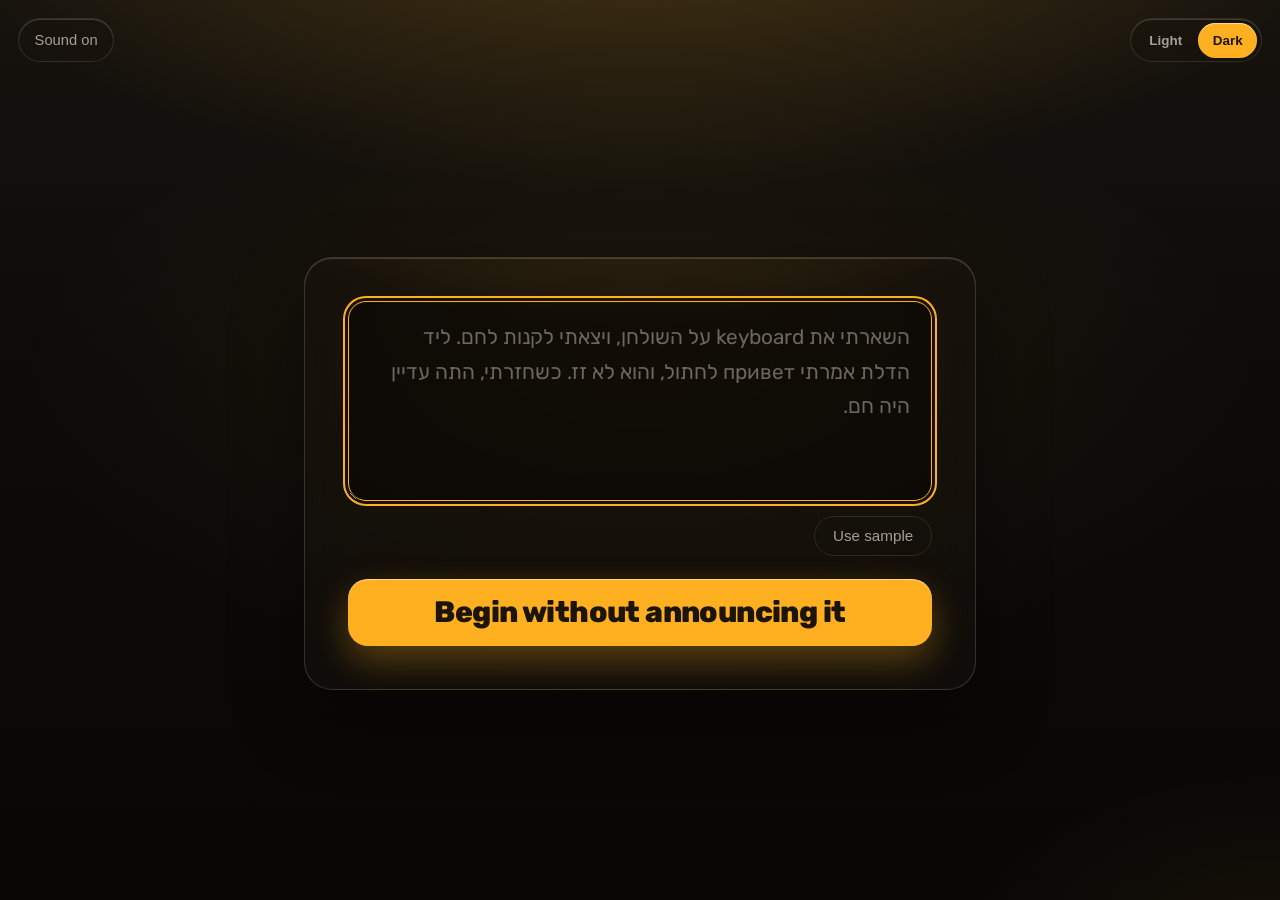
==== index.html @ a58cffa8 "Add the Hebrew typing game for a public GitHub Pages link. Co-authored-by: Cursor <cursoragent@curso" ====
<!DOCTYPE html>
<html lang="en" dir="rtl" data-theme="dark">
<head>
  <meta charset="utf-8">
  <meta name="viewport" content="width=device-width, initial-scale=1">
  <title>Hebrew typing</title>
  <link rel="preconnect" href="https://fonts.googleapis.com">
  <link rel="preconnect" href="https://fonts.gstatic.com" crossorigin>
  <link href="https://fonts.googleapis.com/css2?family=Rubik:wght@400;500;600;700;800&amp;display=swap" rel="stylesheet">
  <link rel="stylesheet" href="css/styles.css">
</head>
<body>
  <button id="theme-switch" class="theme-switch" type="button" aria-label="Theme">
    <span data-theme-option="dark">Dark</span>
    <span data-theme-option="light">Light</span>
  </button>
  <button id="sound-toggle" class="sound-toggle" type="button" aria-pressed="true">Sound on</button>

  <section id="screen-setup" class="screen">
    <div class="panel">
      <textarea id="passage" dir="rtl" spellcheck="false"></textarea>
      <p id="empty-note" class="empty-note" hidden></p>
      <button id="use-sample" class="quiet" type="button">Use sample</button>
      <button id="start" class="start-button" type="button"></button>
    </div>
  </section>

  <section id="screen-play" class="screen screen-play" hidden tabindex="-1">
    <div class="stage">
      <div id="passage-strip" class="passage-strip" dir="rtl"></div>
      <p id="script-tag" class="script-tag" dir="ltr"></p>
      <div id="stage-word" class="stage-word"></div>
      <div id="space-step" class="space-step" hidden>
        <div class="spacebar">space</div>
      </div>
      <div class="stats">
        <span id="stat-cpm"></span>
        <span id="stat-accuracy"></span>
      </div>
      <button id="restart-play" class="quiet" type="button">Restart</button>
    </div>
  </section>

  <section id="screen-finish" class="screen" hidden>
    <div class="panel">
      <p id="finish-line"></p>
      <div id="finish-stats"></div>
      <div class="quiet-actions">
        <button id="restart-finish" class="quiet" type="button">Restart</button>
        <button id="edit-text" class="quiet" type="button">Edit text</button>
      </div>
    </div>
  </section>

  <script src="js/copy.js"></script>
  <script src="js/engine.js"></script>
  <script src="js/app.js"></script>
</body>
</html>
---- css/styles.css ----
/* Hebrew typing — visual system
   One accent: electric amber #ffb020.
   Dark is the default. Light is warm paper.
   Dark next-letter ink is #ffb020. On warm paper the ink is #8d4f00. */

:root,
html[data-theme="dark"],
[data-theme="dark"] {
  color-scheme: dark;
  --bg: #0c0b09;
  --bg-top: #16130e;
  --bg-bottom: #080706;
  --glow: rgba(255, 176, 32, 0.22);
  --glow-far: rgba(255, 176, 32, 0.07);
  --text: #f6f1e7;
  --muted: rgba(246, 241, 231, 0.64);
  --faint: rgba(246, 241, 231, 0.4);
  --done: rgba(246, 241, 231, 0.4);
  --ahead: rgba(246, 241, 231, 0.76);
  --line: rgba(246, 241, 231, 0.12);
  --line-strong: rgba(246, 241, 231, 0.32);
  --accent: #ffb020;
  --accent-ink: #ffb020;
  --accent-label: #ffb020;
  --ink-shadow: 0 0 0.22em rgba(255, 176, 32, 0.42);
  --accent-soft: rgba(255, 176, 32, 0.16);
  --accent-ring: rgba(255, 176, 32, 0.45);
  --on-accent: #1c1408;
  --note: #f0b08a;
  --flash: rgba(255, 64, 48, 0.22);
  --glass: rgba(22, 18, 14, 0.5);
  --glass-border: rgba(255, 236, 214, 0.16);
  --glass-highlight: rgba(255, 244, 226, 0.18);
  --glass-hover: rgba(255, 248, 236, 0.06);
  --sheen: rgba(255, 176, 32, 0.16);
  --key: rgba(255, 248, 236, 0.05);
  --shadow: 0 28px 70px rgba(0, 0, 0, 0.42);
  --input: rgba(0, 0, 0, 0.34);
  --input-border: rgba(246, 241, 231, 0.16);
  --bg-image:
    radial-gradient(ellipse 70% 48% at 50% 42%, rgba(255, 176, 32, 0.07), transparent 70%),
    radial-gradient(ellipse 95% 58% at 50% -12%, var(--glow), transparent 58%),
    radial-gradient(ellipse 42% 36% at 100% 108%, var(--glow-far), transparent 62%),
    linear-gradient(180deg, var(--bg-top), var(--bg) 42%, var(--bg-bottom));
}

html[data-theme="light"],
[data-theme="light"] {
  color-scheme: light;
  --bg: #f3eadc;
  --bg-top: #fbf6ee;
  --bg-bottom: #eadfcb;
  --glow: rgba(255, 176, 32, 0.38);
  --glow-far: rgba(255, 176, 32, 0.14);
  --text: #241c14;
  --muted: rgba(36, 28, 20, 0.66);
  --faint: rgba(36, 28, 20, 0.42);
  --done: rgba(36, 28, 20, 0.4);
  --ahead: rgba(36, 28, 20, 0.74);
  --line: rgba(48, 32, 12, 0.12);
  --line-strong: rgba(48, 32, 12, 0.28);
  --accent: #ffb020;
  --accent-ink: #8d4f00;
  --accent-label: #8d4f00;
  --ink-shadow: none;
  --accent-soft: rgba(255, 176, 32, 0.24);
  --accent-ring: rgba(255, 176, 32, 0.5);
  --on-accent: #1c1408;
  --note: #9a4e28;
  --flash: rgba(196, 42, 28, 0.24);
  --glass: rgba(255, 250, 242, 0.62);
  --glass-border: rgba(72, 46, 14, 0.1);
  --glass-highlight: rgba(255, 255, 255, 0.8);
  --glass-hover: rgba(255, 255, 255, 0.4);
  --sheen: rgba(255, 176, 32, 0.2);
  --key: rgba(255, 252, 246, 0.82);
  --shadow: 0 24px 60px rgba(92, 58, 16, 0.1);
  --input: #f7f0e4;
  --input-border: rgba(72, 46, 14, 0.14);
  --bg-image:
    radial-gradient(ellipse 70% 48% at 50% 42%, rgba(255, 176, 32, 0.12), transparent 70%),
    radial-gradient(ellipse 95% 58% at 50% -12%, var(--glow), transparent 60%),
    radial-gradient(ellipse 42% 36% at 100% 108%, var(--glow-far), transparent 62%),
    linear-gradient(180deg, var(--bg-top), var(--bg) 46%, var(--bg-bottom));
}

*,
*::before,
*::after {
  box-sizing: border-box;
}

html {
  -webkit-text-size-adjust: 100%;
  text-size-adjust: 100%;
}

html,
body {
  margin: 0;
  min-height: 100%;
}

body {
  position: relative;
  min-height: 100vh;
  min-height: 100dvh;
  font-family: Rubik, system-ui, sans-serif;
  font-size: 1.0625rem;
  font-weight: 400;
  line-height: 1.5;
  color: var(--text);
  background-color: var(--bg);
  background-image: var(--bg-image);
  -webkit-font-smoothing: antialiased;
  text-rendering: optimizeLegibility;
}

::selection {
  background: var(--accent);
  color: var(--on-accent);
}

:focus:not(:focus-visible) {
  outline: none;
}

:focus-visible {
  outline: 2px solid var(--accent);
  outline-offset: 3px;
}

#start,
.start-button,
.empty-note,
.stats,
#finish-line,
#finish-stats,
.quiet,
.quiet-actions {
  direction: ltr;
}

button {
  font-size: inherit;
  line-height: 1.2;
  color: inherit;
  background: none;
  border: 0;
  padding: 0;
  cursor: pointer;
  -webkit-tap-highlight-color: transparent;
}

.screen[hidden],
.space-step[hidden],
.empty-note[hidden],
.script-tag[hidden] {
  display: none !important;
}

/* Chrome ---------------------------------------------------------------- */

.theme-switch {
  position: absolute;
  z-index: 20;
  top: 1.15rem;
  inset-inline-start: 1.15rem;
  display: inline-flex;
  align-items: stretch;
  height: 2.75rem;
  padding: 0.22rem;
  gap: 0.12rem;
  border: 1px solid var(--line);
  border-radius: 999px;
  background: var(--glass);
  box-shadow: inset 0 1px 0 var(--glass-highlight);
  backdrop-filter: blur(16px) saturate(140%);
  -webkit-backdrop-filter: blur(16px) saturate(140%);
}

.theme-switch span {
  display: grid;
  place-items: center;
  min-width: 3.5rem;
  padding: 0 0.9rem;
  border-radius: 999px;
  color: var(--muted);
  font-size: 0.84rem;
  font-weight: 600;
  line-height: 1;
  white-space: nowrap;
}

#sound-toggle,
.sound-toggle {
  position: absolute;
  z-index: 20;
  top: 1.15rem;
  inset-inline-end: 1.15rem;
  display: inline-flex;
  align-items: center;
  justify-content: center;
  width: auto;
  height: 2.75rem;
  padding: 0 0.95rem;
  border: 1px solid var(--line);
  border-radius: 999px;
  background: var(--glass);
  color: var(--muted);
  font-size: 0.92rem;
  font-weight: 500;
  line-height: 1;
  white-space: nowrap;
  box-shadow: inset 0 1px 0 var(--glass-highlight);
  backdrop-filter: blur(16px) saturate(140%);
  -webkit-backdrop-filter: blur(16px) saturate(140%);
}

/* Active side follows the nearest theme, including a nested light example. */
[data-theme="dark"] .theme-switch [data-theme-option="dark"],
[data-theme="light"] .theme-switch [data-theme-option="light"] {
  background: var(--accent);
  color: var(--on-accent);
  font-weight: 700;
  box-shadow: inset 0 1px 0 rgba(255, 255, 255, 0.5);
}

[data-theme="light"] .theme-switch [data-theme-option="dark"] {
  background: transparent;
  color: var(--muted);
  font-weight: 600;
  box-shadow: none;
}

/* Screens --------------------------------------------------------------- */

.screen {
  position: relative;
  min-height: 100vh;
  min-height: 100dvh;
  display: grid;
  place-items: center;
  padding: 5.75rem 1.4rem 2.8rem;
  background-color: var(--bg);
  background-image: var(--bg-image);
  color: var(--text);
}

.panel {
  position: relative;
  z-index: 1;
  width: min(42rem, 100%);
  display: flex;
  flex-direction: column;
  align-items: stretch;
  gap: 0.95rem;
  padding: clamp(1.45rem, 4vw, 2.7rem);
  border: 1px solid var(--glass-border);
  border-radius: 28px;
  background:
    radial-gradient(120% 70% at 50% -20%, var(--sheen), transparent 52%),
    var(--glass);
  box-shadow:
    var(--shadow),
    inset 0 1px 0 var(--glass-highlight);
  backdrop-filter: blur(22px) saturate(150%);
  -webkit-backdrop-filter: blur(22px) saturate(150%);
}

/* Setup ----------------------------------------------------------------- */

#passage,
.panel textarea {
  display: block;
  width: 100%;
  min-height: 12.5rem;
  margin: 0;
  padding: 1.15rem 1.3rem;
  resize: vertical;
  border: 1px solid var(--input-border);
  border-radius: 18px;
  background: var(--input);
  color: var(--text);
  caret-color: var(--accent-ink);
  font-family: Rubik, system-ui, sans-serif;
  font-size: 1.3rem;
  font-weight: 400;
  line-height: 1.65;
  direction: rtl;
  box-shadow: inset 0 1px 0 rgba(255, 255, 255, 0.04);
}

#passage::placeholder,
.panel textarea::placeholder {
  color: var(--faint);
  opacity: 1;
}

.empty-note {
  margin: 0;
  color: var(--note);
  font-size: 0.95rem;
  line-height: 1.45;
}

.empty-note:empty {
  display: none;
}

#use-sample,
#restart-play,
#restart-finish,
#edit-text,
.quiet {
  align-self: flex-start;
  border: 1px solid var(--line);
  border-radius: 999px;
  background: transparent;
  color: var(--muted);
  padding: 0.62rem 1.1rem;
  font-size: 0.95rem;
  font-weight: 500;
  letter-spacing: 0;
  box-shadow: none;
}

#start,
.start-button {
  align-self: stretch;
  width: 100%;
  margin-top: 0.45rem;
  padding: 0.95rem 1.15rem 1.05rem;
  border: 0;
  border-radius: 20px;
  background: var(--accent);
  color: var(--on-accent);
  font-family: Rubik, system-ui, sans-serif;
  font-size: clamp(1.2rem, 2.5vw, 1.85rem);
  font-weight: 800;
  line-height: 1.2;
  letter-spacing: -0.02em;
  white-space: normal;
  text-wrap: balance;
  overflow: visible;
  box-shadow:
    inset 0 1px 0 rgba(255, 255, 255, 0.48),
    0 14px 36px rgba(255, 176, 32, 0.32),
    0 2px 8px rgba(0, 0, 0, 0.18);
}

#start:focus-visible,
.start-button:focus-visible {
  outline-color: var(--text);
  outline-offset: 4px;
}

/* Play ------------------------------------------------------------------ */

#screen-play,
.screen-play {
  align-content: center;
}

.stage {
  position: relative;
  width: min(72rem, 100%);
  display: flex;
  flex-direction: column;
  align-items: center;
  justify-content: center;
  gap: clamp(1.15rem, 3vh, 2.15rem);
}

#passage-strip,
.passage-strip {
  width: min(52rem, 100%);
  display: flex;
  flex-wrap: wrap;
  justify-content: center;
  align-items: center;
  gap: 0.55rem 0.4rem;
  margin: 0;
  font-size: 1.08rem;
  line-height: 1.4;
  user-select: none;
}

.strip-group {
  display: inline-flex;
  align-items: baseline;
}

.strip-word {
  color: var(--muted);
  font-weight: 500;
  padding: 0.05rem 0.12rem;
  border-radius: 0.3rem;
}

.strip-word.is-done {
  color: var(--faint);
  font-weight: 400;
}

.strip-word.is-current {
  color: var(--text);
  font-weight: 700;
}

.strip-space {
  flex: 0 0 auto;
  display: inline-block;
  width: 2.15rem;
  height: 1.5rem;
  border: 2px solid var(--line-strong);
  border-radius: 8px;
  background: var(--key);
  box-shadow: inset 0 1px 0 var(--glass-highlight);
}

.strip-space.is-next {
  border-color: var(--accent);
  background: rgba(255, 176, 32, 0.42);
  box-shadow:
    inset 0 1px 0 rgba(255, 255, 255, 0.28),
    0 0 0 3px rgba(255, 176, 32, 0.2);
}

#script-tag,
.script-tag {
  display: inline-flex;
  align-items: center;
  gap: 0.45rem;
  margin: 0;
  color: var(--muted);
  font-size: 0.78rem;
  font-weight: 600;
  letter-spacing: 0.06em;
  line-height: 1;
}

.script-tag::before {
  content: "";
  width: 0.42rem;
  height: 0.42rem;
  border-radius: 50%;
  background: var(--accent);
  box-shadow: 0 0 10px var(--accent-ring);
}

#stage-word,
.stage-word {
  width: 100%;
  display: flex;
  flex-wrap: wrap;
  justify-content: center;
  align-items: baseline;
  gap: 0.02em;
  margin: 0;
  padding-block: 0.06em 0.12em;
  font-family: Rubik, system-ui, sans-serif;
  font-size: clamp(4rem, 12vw, 9rem);
  font-weight: 500;
  line-height: 0.92;
  letter-spacing: 0;
  text-align: center;
  user-select: none;
}

.letter {
  display: inline-block;
  font-weight: 500;
  line-height: inherit;
}

.letter.is-done {
  color: var(--done);
  font-weight: 400;
}

.letter.is-next {
  color: var(--accent-ink);
  font-weight: 800;
  font-size: 1.08em;
  text-shadow: var(--ink-shadow);
}

.letter.is-ahead {
  color: var(--ahead);
  font-weight: 400;
}

.stage-word.is-settled {
  font-size: clamp(3.15rem, 8.6vw, 6.75rem);
}

.stage-word.is-settled .letter,
.stage-word.is-settled .letter.is-done,
.stage-word.is-settled .letter.is-next,
.stage-word.is-settled .letter.is-ahead {
  color: var(--faint);
  font-weight: 500;
  font-size: 1em;
  text-shadow: none;
}

#space-step,
.space-step {
  display: grid;
  place-items: center;
  width: 100%;
}

.spacebar {
  position: relative;
  display: grid;
  place-items: center;
  width: min(34rem, 88vw);
  height: 4.75rem;
  margin: 0;
  border: 2px solid var(--accent);
  border-radius: 16px;
  background: var(--accent-soft);
  color: var(--accent-label);
  direction: ltr;
  font-family: Rubik, system-ui, sans-serif;
  font-size: 0.98rem;
  font-weight: 600;
  letter-spacing: 0.22em;
  line-height: 1;
  text-indent: 0.22em;
  user-select: none;
  box-shadow:
    inset 0 -3px 0 rgba(255, 176, 32, 0.35),
    inset 0 1px 0 rgba(255, 255, 255, 0.16),
    0 12px 32px rgba(255, 176, 32, 0.1);
}

.spacebar::after {
  content: "";
  position: absolute;
  inset: -2px;
  border: 2px solid var(--accent);
  border-radius: inherit;
  pointer-events: none;
  animation: space-pulse 1.8s ease-out infinite;
}

.stats {
  display: flex;
  flex-wrap: wrap;
  justify-content: center;
  align-items: baseline;
  gap: 0.35rem 0;
  margin: 0;
  color: var(--muted);
  font-size: 1rem;
  font-variant-numeric: tabular-nums;
}

.stats span {
  font-weight: 600;
  color: var(--text);
}

.stats span + span {
  margin-inline-start: 1.35rem;
  padding-inline-start: 1.35rem;
  border-inline-start: 1px solid var(--line-strong);
}

#screen-play .quiet,
.screen-play .quiet,
#restart-play {
  align-self: center;
}

/* Finish ---------------------------------------------------------------- */

#screen-finish .panel {
  width: min(36rem, 100%);
  align-items: center;
  text-align: center;
  gap: 1.35rem;
  padding-block: clamp(2rem, 6vh, 3.2rem);
}

#finish-line {
  margin: 0;
  max-width: 100%;
  overflow: visible;
  font-size: clamp(1.28rem, 3.4vw, 2.4rem);
  font-weight: 700;
  line-height: 1.25;
  letter-spacing: -0.03em;
  white-space: normal;
  text-wrap: balance;
}

#finish-stats {
  display: flex;
  flex-wrap: wrap;
  justify-content: center;
  gap: 1.25rem 2.6rem;
  width: 100%;
  margin: 0;
  font-variant-numeric: tabular-nums;
}

#finish-stats > * {
  display: grid;
  justify-items: center;
  gap: 0.28rem;
  min-width: 7rem;
  color: var(--text);
  font-size: clamp(2rem, 5vw, 3.15rem);
  font-weight: 700;
  letter-spacing: -0.03em;
  line-height: 1;
}

#finish-stats small {
  font-size: 0.86rem;
  font-weight: 500;
  letter-spacing: 0.04em;
  color: var(--muted);
}

.quiet-actions {
  display: flex;
  flex-wrap: wrap;
  justify-content: center;
  gap: 0.65rem;
  width: 100%;
}

#screen-finish .quiet,
.quiet-actions .quiet {
  align-self: center;
}

/* Motion ---------------------------------------------------------------- */

.start-button.is-shake {
  animation: shake-x 0.42s ease-in-out;
}

#screen-play.is-error::before,
.screen-play.is-error::before,
.stage.is-error::before {
  content: "";
  position: absolute;
  inset: 0;
  z-index: 4;
  background: var(--flash);
  opacity: 0;
  pointer-events: none;
  animation: error-flash 520ms ease-out;
}

#screen-play.is-combo .stage-word,
.screen-play.is-combo .stage-word,
.stage.is-combo .stage-word {
  animation: combo-glow 1.7s ease-in-out infinite;
}

.screen.is-burst {
  overflow: hidden;
}

#finish-line,
#screen-finish .panel {
  overflow: visible;
  max-height: none;
}

#screen-finish.is-burst::before,
#screen-finish.is-burst::after,
.screen.is-burst::before,
.screen.is-burst::after {
  content: "";
  position: absolute;
  z-index: 0;
  top: 46%;
  left: 50%;
  width: 12rem;
  height: 12rem;
  border: 3px solid var(--accent);
  border-radius: 50%;
  pointer-events: none;
  opacity: 0;
  transform: translate(-50%, -50%) scale(0.2);
  box-shadow: 0 0 28px var(--accent-ring);
  animation: burst-ring 1.2s ease-out both;
}

#screen-finish.is-burst::after,
.screen.is-burst::after {
  width: 18rem;
  height: 18rem;
  border-width: 2px;
  background: radial-gradient(circle, rgba(255, 176, 32, 0.42), transparent 64%);
  animation-delay: 0.16s;
  box-shadow: none;
}

@keyframes shake-x {
  0%,
  100% {
    transform: translateX(0);
  }
  16% {
    transform: translateX(-8px);
  }
  32% {
    transform: translateX(7px);
  }
  48% {
    transform: translateX(-5px);
  }
  64% {
    transform: translateX(4px);
  }
  80% {
    transform: translateX(-2px);
  }
}

@keyframes space-pulse {
  0% {
    transform: scale(1);
    opacity: 0.7;
  }
  100% {
    transform: scale(1.06, 1.18);
    opacity: 0;
  }
}

@keyframes error-flash {
  0% {
    opacity: 0;
  }
  16% {
    opacity: 1;
  }
  100% {
    opacity: 0;
  }
}

@keyframes combo-glow {
  0%,
  100% {
    filter: drop-shadow(0 0 10px rgba(255, 176, 32, 0.28));
  }
  50% {
    filter:
      drop-shadow(0 0 12px rgba(255, 176, 32, 0.72))
      drop-shadow(0 0 30px rgba(255, 176, 32, 0.32));
  }
}

@keyframes burst-ring {
  0% {
    opacity: 0.85;
    transform: translate(-50%, -50%) scale(0.18);
  }
  100% {
    opacity: 0;
    transform: translate(-50%, -50%) scale(5.4);
  }
}

@media (hover: hover) and (pointer: fine) {
  .theme-switch:hover,
  #sound-toggle:hover,
  .sound-toggle:hover {
    border-color: var(--line-strong);
  }

  #use-sample:hover,
  #restart-play:hover,
  #restart-finish:hover,
  #edit-text:hover,
  .quiet:hover {
    color: var(--text);
    border-color: var(--line-strong);
    background: var(--glass-hover);
  }

  #start:hover,
  .start-button:hover {
    filter: brightness(1.06);
    transform: translateY(-1px);
  }
}

#start:active,
.start-button:active {
  transform: translateY(1px);
  filter: brightness(0.98);
}

#passage:focus-visible,
.panel textarea:focus-visible {
  outline: 2px solid var(--accent);
  outline-offset: 3px;
  border-color: var(--accent);
}

@media (max-width: 640px) {
  .theme-switch span {
    min-width: 2.9rem;
    padding-inline: 0.7rem;
    font-size: 0.78rem;
  }

  .panel {
    border-radius: 22px;
  }

  #passage,
  .panel textarea {
    min-height: 9.5rem;
    font-size: 1.15rem;
  }

  .stats span + span {
    margin-inline-start: 0.85rem;
    padding-inline-start: 0.85rem;
  }
}

@media (max-height: 740px) {
  .screen {
    padding-top: 4.6rem;
    padding-bottom: 1.6rem;
  }

  #passage,
  .panel textarea {
    min-height: 8rem;
  }

  .stage {
    gap: 0.85rem;
  }
}

@media (prefers-reduced-motion: reduce) {
  .start-button.is-shake {
    animation: none;
    transform: none;
  }

  .spacebar::after {
    animation: none;
    opacity: 0;
  }

  #screen-play.is-combo .stage-word,
  .screen-play.is-combo .stage-word,
  .stage.is-combo .stage-word {
    animation: none;
    filter: none;
  }

  #screen-finish.is-burst::before,
  #screen-finish.is-burst::after,
  .screen.is-burst::before,
  .screen.is-burst::after {
    animation: none;
    opacity: 0;
  }

  #screen-play.is-error::before,
  .screen-play.is-error::before,
  .stage.is-error::before {
    animation: none;
    opacity: 1;
  }

  .spacebar {
    opacity: 1;
  }

  #start,
  .start-button,
  .quiet,
  .theme-switch,
  #sound-toggle,
  .sound-toggle {
    transition: none;
  }
}

@media (forced-colors: active) {
  .panel,
  .theme-switch,
  #sound-toggle,
  .sound-toggle,
  .strip-space,
  .spacebar,
  #start,
  .start-button,
  .quiet {
    border: 1px solid CanvasText;
  }

  .letter.is-next,
  .strip-space.is-next,
  .spacebar {
    color: Highlight;
  }
}
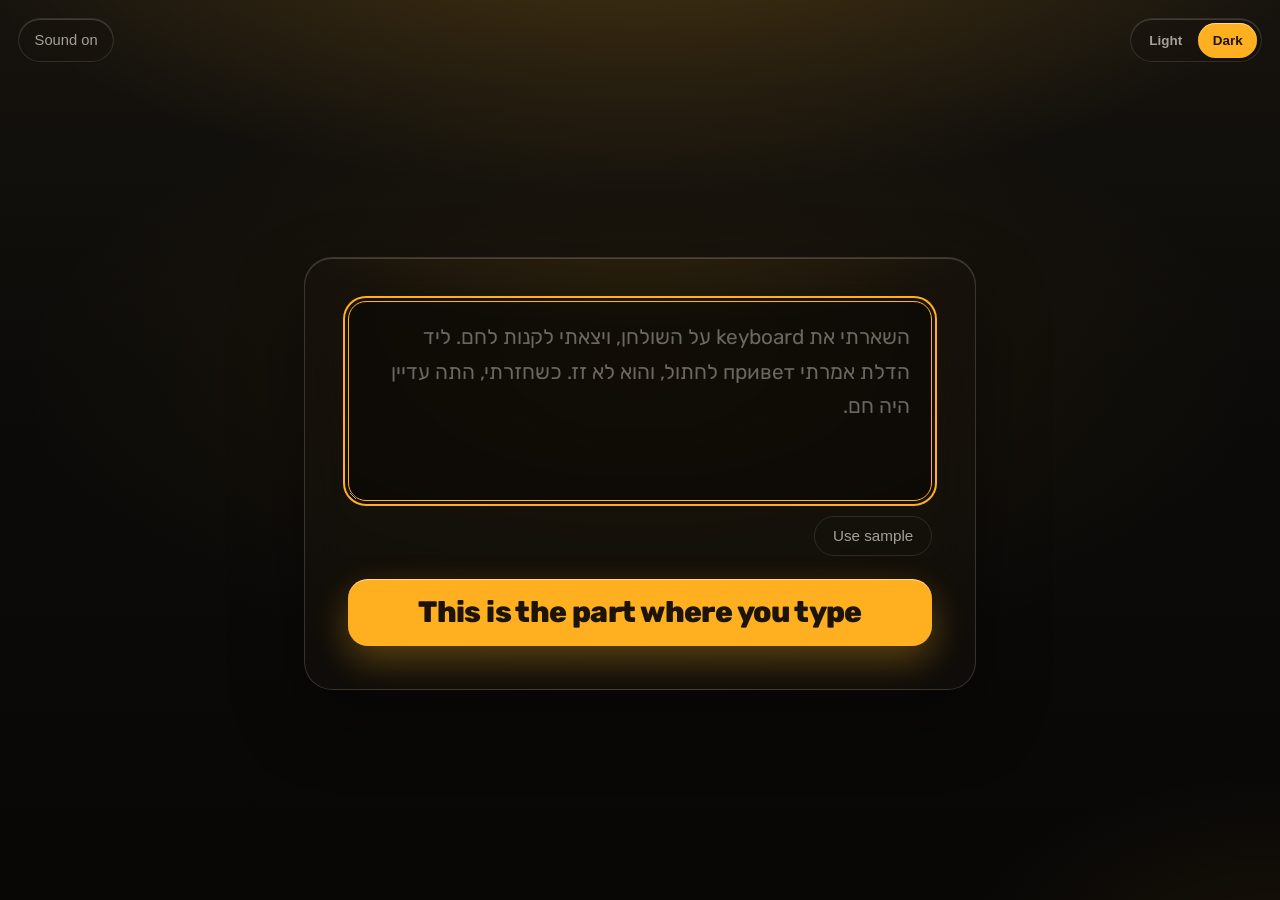
==== commit 2f8602d4: "Add a link preview image for WhatsApp and Telegram. Co-authored-by: Cursor <cursoragent@cursor.com>" ====
--- a/index.html
+++ b/index.html
@@ -4,6 +4,20 @@
   <meta charset="utf-8">
   <meta name="viewport" content="width=device-width, initial-scale=1">
   <title>Hebrew typing</title>
+  <meta name="description" content="Paste a passage and type it letter by letter.">
+  <meta property="og:type" content="website">
+  <meta property="og:title" content="Hebrew typing">
+  <meta property="og:description" content="Paste a passage and type it letter by letter.">
+  <meta property="og:url" content="https://pythongeek88.github.io/hebrew-typing-game/">
+  <meta property="og:image" content="https://pythongeek88.github.io/hebrew-typing-game/og.jpg">
+  <meta property="og:image:type" content="image/jpeg">
+  <meta property="og:image:width" content="1280">
+  <meta property="og:image:height" content="720">
+  <meta property="og:image:alt" content="Amber Hebrew letter shin on a dark background">
+  <meta name="twitter:card" content="summary_large_image">
+  <meta name="twitter:title" content="Hebrew typing">
+  <meta name="twitter:description" content="Paste a passage and type it letter by letter.">
+  <meta name="twitter:image" content="https://pythongeek88.github.io/hebrew-typing-game/og.jpg">
   <link rel="preconnect" href="https://fonts.googleapis.com">
   <link rel="preconnect" href="https://fonts.gstatic.com" crossorigin>
   <link href="https://fonts.googleapis.com/css2?family=Rubik:wght@400;500;600;700;800&amp;display=swap" rel="stylesheet">
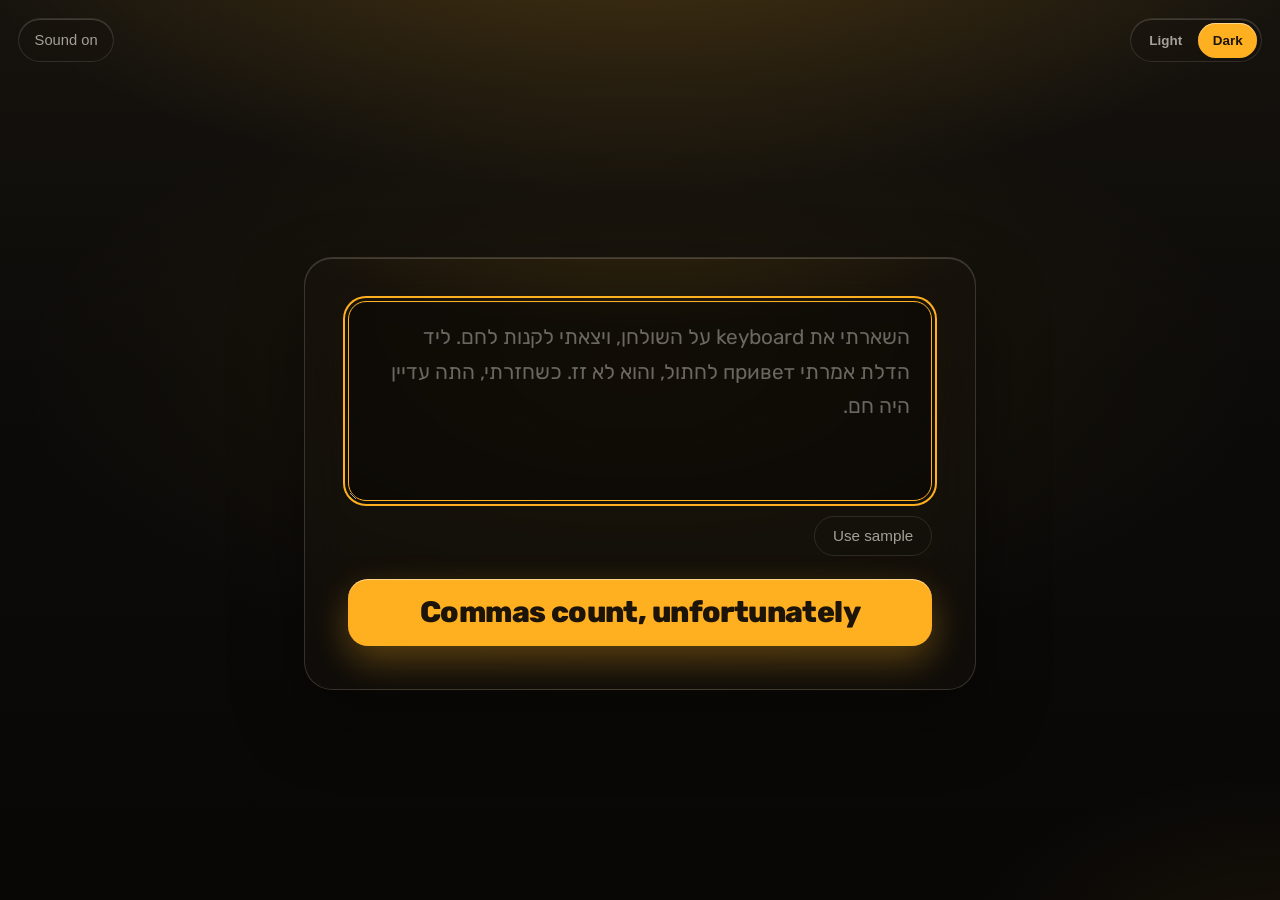
==== commit 08f253f4: "Give WhatsApp and Telegram a fresh preview image and link. Co-authored-by: Cursor <cursoragent@curso" ====
--- a/index.html
+++ b/index.html
@@ -8,16 +8,19 @@
   <meta property="og:type" content="website">
   <meta property="og:title" content="Hebrew typing">
   <meta property="og:description" content="Paste a passage and type it letter by letter.">
-  <meta property="og:url" content="https://pythongeek88.github.io/hebrew-typing-game/">
-  <meta property="og:image" content="https://pythongeek88.github.io/hebrew-typing-game/og.jpg">
+  <meta property="og:url" content="https://pythongeek88.github.io/hebrew-typing-game/?v=2">
+  <link rel="image_src" href="https://pythongeek88.github.io/hebrew-typing-game/preview.jpg">
+  <meta property="og:image" content="https://pythongeek88.github.io/hebrew-typing-game/preview.jpg">
+  <meta property="og:image:secure_url" content="https://pythongeek88.github.io/hebrew-typing-game/preview.jpg">
   <meta property="og:image:type" content="image/jpeg">
-  <meta property="og:image:width" content="1280">
-  <meta property="og:image:height" content="720">
+  <meta property="og:image:width" content="1200">
+  <meta property="og:image:height" content="630">
   <meta property="og:image:alt" content="Amber Hebrew letter shin on a dark background">
+  <meta itemprop="image" content="https://pythongeek88.github.io/hebrew-typing-game/preview.jpg">
   <meta name="twitter:card" content="summary_large_image">
   <meta name="twitter:title" content="Hebrew typing">
   <meta name="twitter:description" content="Paste a passage and type it letter by letter.">
-  <meta name="twitter:image" content="https://pythongeek88.github.io/hebrew-typing-game/og.jpg">
+  <meta name="twitter:image" content="https://pythongeek88.github.io/hebrew-typing-game/preview.jpg">
   <link rel="preconnect" href="https://fonts.googleapis.com">
   <link rel="preconnect" href="https://fonts.gstatic.com" crossorigin>
   <link href="https://fonts.googleapis.com/css2?family=Rubik:wght@400;500;600;700;800&amp;display=swap" rel="stylesheet">
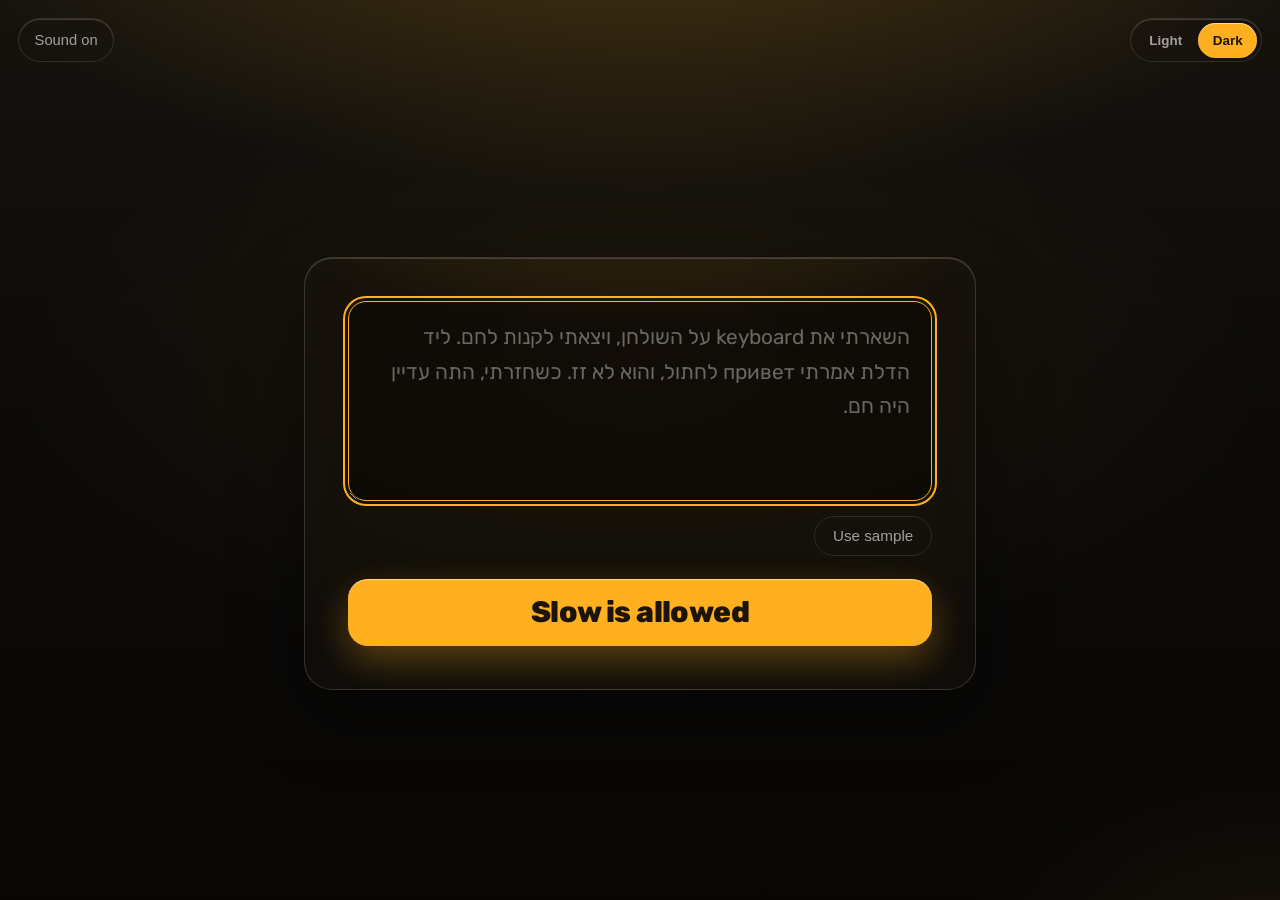
==== commit 4d9f2b15: "Add a favicon so the browser tab shows the amber letter. Co-authored-by: Cursor <cursoragent@cursor." ====
--- a/index.html
+++ b/index.html
@@ -4,6 +4,7 @@
   <meta charset="utf-8">
   <meta name="viewport" content="width=device-width, initial-scale=1">
   <title>Hebrew typing</title>
+  <link rel="icon" href="favicon.png?v=1" type="image/png">
   <meta name="description" content="Paste a passage and type it letter by letter.">
   <meta property="og:type" content="website">
   <meta property="og:title" content="Hebrew typing">
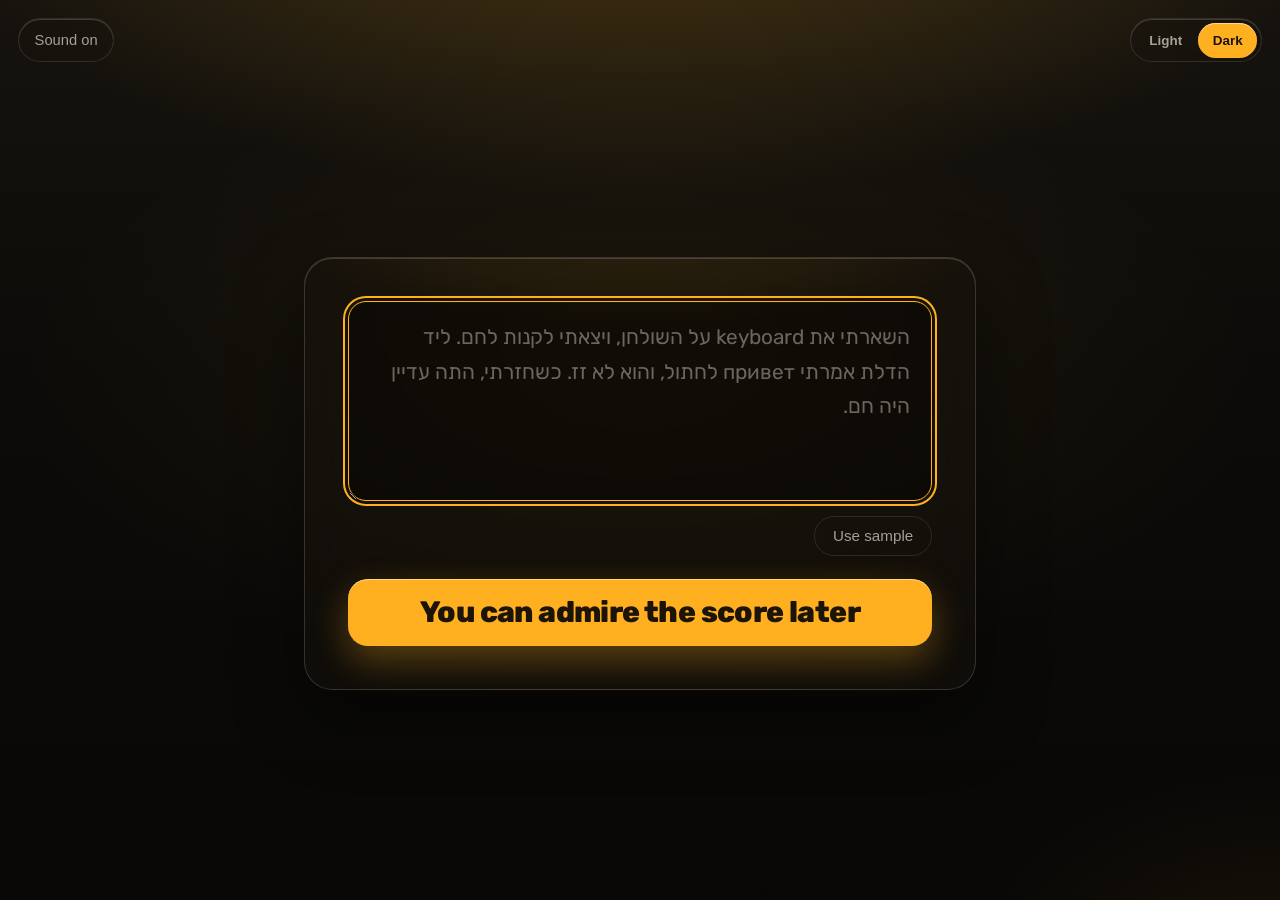
==== commit f1c74ae4: "Add a Clear text button on the finish screen so the next passage can be pasted. Co-authored-by: Curs" ====
--- a/index.html
+++ b/index.html
@@ -66,6 +66,7 @@
       <div class="quiet-actions">
         <button id="restart-finish" class="quiet" type="button">Restart</button>
         <button id="edit-text" class="quiet" type="button">Edit text</button>
+        <button id="clear-text" class="quiet" type="button">Clear text</button>
       </div>
     </div>
   </section>
--- a/css/styles.css
+++ b/css/styles.css
@@ -312,6 +312,7 @@
 #restart-play,
 #restart-finish,
 #edit-text,
+#clear-text,
 .quiet {
   align-self: flex-start;
   border: 1px solid var(--line);
@@ -784,6 +785,7 @@
   #restart-play:hover,
   #restart-finish:hover,
   #edit-text:hover,
+  #clear-text:hover,
   .quiet:hover {
     color: var(--text);
     border-color: var(--line-strong);
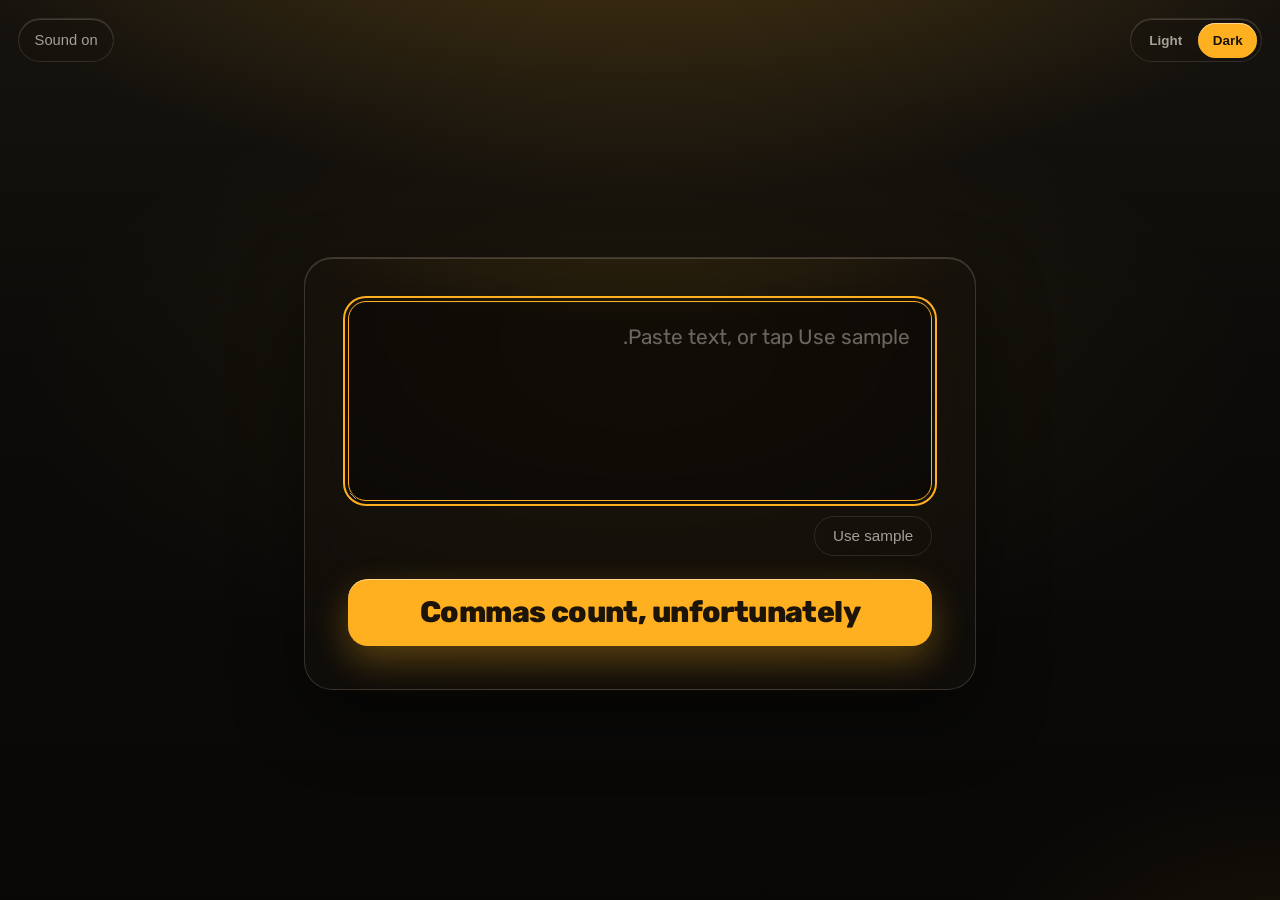
==== commit e0fba69e: "Show a live progress circle, play a fanfare every 10%, and accept phone typing. Co-authored-by: Curs" ====
--- a/index.html
+++ b/index.html
@@ -2,7 +2,7 @@
 <html lang="en" dir="rtl" data-theme="dark">
 <head>
   <meta charset="utf-8">
-  <meta name="viewport" content="width=device-width, initial-scale=1">
+  <meta name="viewport" content="width=device-width, initial-scale=1, viewport-fit=cover, interactive-widget=resizes-content">
   <title>Hebrew typing</title>
   <link rel="icon" href="favicon.png?v=1" type="image/png">
   <meta name="description" content="Paste a passage and type it letter by letter.">
@@ -45,6 +45,9 @@
 
   <section id="screen-play" class="screen screen-play" hidden tabindex="-1">
     <div class="stage">
+      <div id="progress" class="progress" data-mark="0" aria-live="polite">
+        <span id="progress-value">0%</span>
+      </div>
       <div id="passage-strip" class="passage-strip" dir="rtl"></div>
       <p id="script-tag" class="script-tag" dir="ltr"></p>
       <div id="stage-word" class="stage-word"></div>
@@ -56,6 +59,7 @@
         <span id="stat-accuracy"></span>
       </div>
       <button id="restart-play" class="quiet" type="button">Restart</button>
+      <input id="key-catcher" class="key-catcher" type="text" enterkeyhint="done" autocomplete="off" autocorrect="off" autocapitalize="off" spellcheck="false" placeholder="Type here" aria-label="Type the next letter">
     </div>
   </section>
 
--- a/css/styles.css
+++ b/css/styles.css
@@ -450,6 +450,84 @@
   box-shadow: 0 0 10px var(--accent-ring);
 }
 
+.progress {
+  --mark: var(--accent);
+  width: clamp(6.4rem, 22vw, 9rem);
+  height: clamp(6.4rem, 22vw, 9rem);
+  display: grid;
+  place-items: center;
+  border-radius: 50%;
+  border: 4px solid var(--accent);
+  background:
+    radial-gradient(circle at 50% 38%, var(--accent-soft), transparent 68%),
+    var(--key);
+  box-shadow: 0 0 0 8px var(--accent-soft), 0 16px 40px rgba(255, 176, 32, 0.16);
+  color: var(--accent-ink);
+  font-weight: 800;
+  font-size: clamp(1.7rem, 5vw, 2.6rem);
+  letter-spacing: -0.04em;
+  line-height: 1;
+  direction: ltr;
+  font-variant-numeric: tabular-nums;
+}
+
+.progress.is-celebrate {
+  color: var(--mark);
+  border-color: var(--mark);
+  box-shadow:
+    0 0 0 12px color-mix(in srgb, var(--mark) 28%, transparent),
+    0 18px 48px color-mix(in srgb, var(--mark) 36%, transparent);
+  animation: progress-pop 0.95s ease;
+}
+
+.progress[data-mark="10"] { --mark: #ffb020; }
+.progress[data-mark="20"] { --mark: #ff5a36; }
+.progress[data-mark="30"] { --mark: #3db8ff; }
+.progress[data-mark="40"] { --mark: #f2c14e; }
+.progress[data-mark="50"] { --mark: #c06bff; }
+.progress[data-mark="60"] { --mark: #2ec4b6; }
+.progress[data-mark="70"] { --mark: #8bd450; }
+.progress[data-mark="80"] { --mark: #ff6b9a; }
+.progress[data-mark="90"] { --mark: #7c8cff; }
+.progress[data-mark="100"] { --mark: #ffb020; }
+
+[data-theme="light"] .progress[data-mark="10"],
+[data-theme="light"] .progress[data-mark="40"],
+[data-theme="light"] .progress[data-mark="70"],
+[data-theme="light"] .progress[data-mark="100"] {
+  --mark: #8d4f00;
+}
+[data-theme="light"] .progress[data-mark="20"] { --mark: #c43716; }
+[data-theme="light"] .progress[data-mark="30"] { --mark: #0b6ea8; }
+[data-theme="light"] .progress[data-mark="50"] { --mark: #7a34c4; }
+[data-theme="light"] .progress[data-mark="60"] { --mark: #0e7c72; }
+[data-theme="light"] .progress[data-mark="80"] { --mark: #c4316a; }
+[data-theme="light"] .progress[data-mark="90"] { --mark: #3a46c8; }
+
+@keyframes progress-pop {
+  0% { transform: scale(0.84); }
+  42% { transform: scale(1.12); }
+  100% { transform: scale(1); }
+}
+
+.key-catcher {
+  width: min(28rem, 100%);
+  min-height: 3.25rem;
+  margin: 0;
+  padding: 0.75rem 1rem;
+  border: 1px solid var(--line);
+  border-radius: 999px;
+  background: var(--input);
+  color: var(--text);
+  font: 400 16px/1.3 Rubik, system-ui, sans-serif;
+  text-align: center;
+  direction: ltr;
+}
+
+.key-catcher::placeholder {
+  color: var(--faint);
+}
+
 #stage-word,
 .stage-word {
   width: 100%;
@@ -813,6 +891,16 @@
 }
 
 @media (max-width: 640px) {
+  .theme-switch,
+  #sound-toggle {
+    top: calc(0.55rem + env(safe-area-inset-top));
+  }
+
+  .screen {
+    padding-top: calc(4.8rem + env(safe-area-inset-top));
+    padding-bottom: calc(1rem + env(safe-area-inset-bottom));
+  }
+
   .theme-switch span {
     min-width: 2.9rem;
     padding-inline: 0.7rem;
@@ -826,12 +914,30 @@
   #passage,
   .panel textarea {
     min-height: 9.5rem;
-    font-size: 1.15rem;
+    font-size: 16px;
+  }
+
+  #stage-word,
+  .stage-word {
+    font-size: clamp(2.5rem, 13vw, 4.4rem);
+  }
+
+  .progress {
+    width: 5.6rem;
+    height: 5.6rem;
+    font-size: 1.35rem;
   }
 
   .stats span + span {
     margin-inline-start: 0.85rem;
     padding-inline-start: 0.85rem;
+  }
+
+  #start,
+  .start-button,
+  .quiet,
+  .key-catcher {
+    min-height: 3rem;
   }
 }
 
@@ -867,6 +973,10 @@
   .stage.is-combo .stage-word {
     animation: none;
     filter: none;
+  }
+
+  .progress.is-celebrate {
+    animation: none;
   }
 
   #screen-finish.is-burst::before,
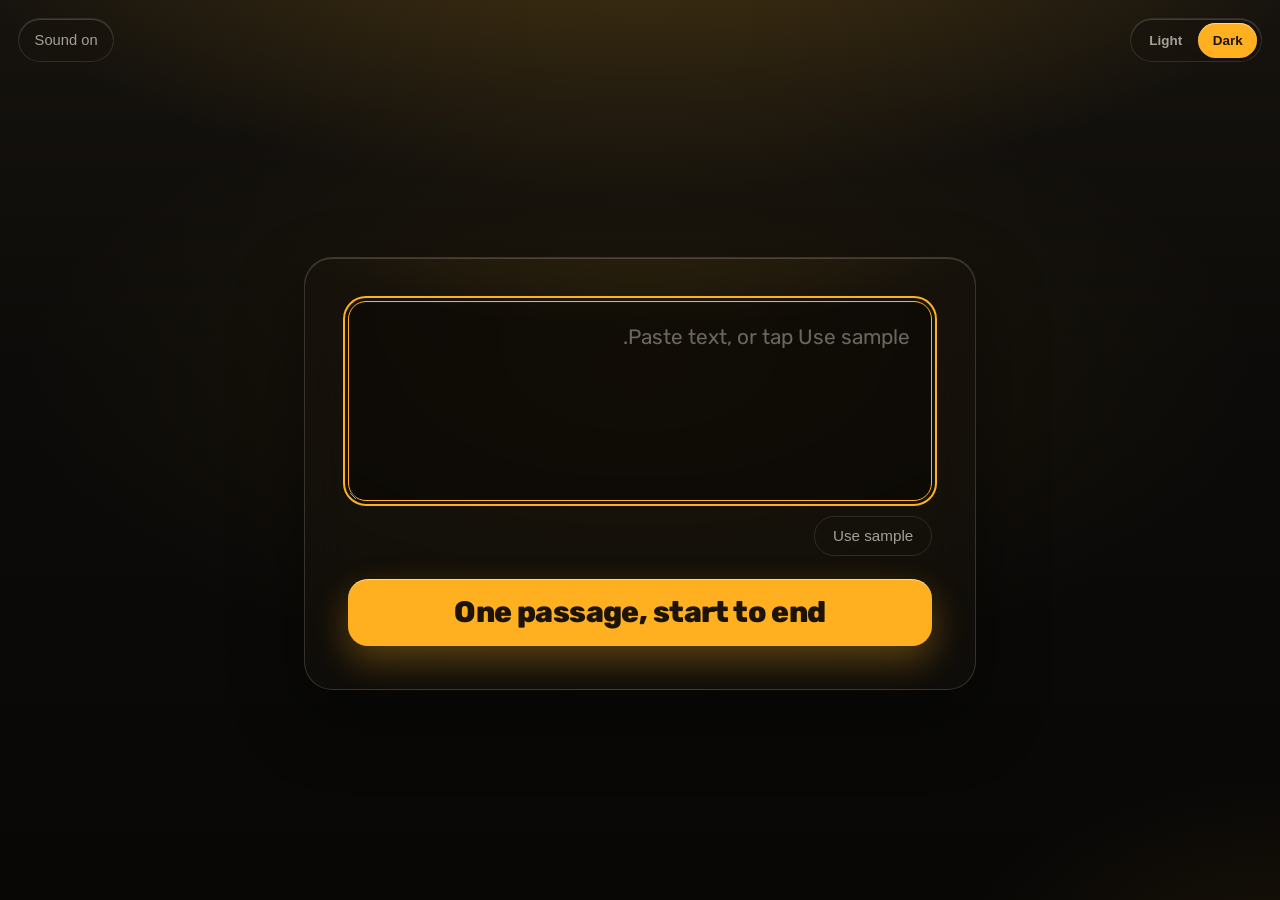
==== commit 9447a9cc: "Move the progress circle down so it sits with the speed and accuracy. Co-authored-by: Cursor <cursor" ====
--- a/index.html
+++ b/index.html
@@ -45,18 +45,20 @@
 
   <section id="screen-play" class="screen screen-play" hidden tabindex="-1">
     <div class="stage">
-      <div id="progress" class="progress" data-mark="0" aria-live="polite">
-        <span id="progress-value">0%</span>
-      </div>
       <div id="passage-strip" class="passage-strip" dir="rtl"></div>
       <p id="script-tag" class="script-tag" dir="ltr"></p>
       <div id="stage-word" class="stage-word"></div>
       <div id="space-step" class="space-step" hidden>
         <div class="spacebar">space</div>
       </div>
-      <div class="stats">
-        <span id="stat-cpm"></span>
-        <span id="stat-accuracy"></span>
+      <div class="play-meter">
+        <div id="progress" class="progress" data-mark="0" aria-live="polite">
+          <span id="progress-value">0%</span>
+        </div>
+        <div class="stats">
+          <span id="stat-cpm"></span>
+          <span id="stat-accuracy"></span>
+        </div>
       </div>
       <button id="restart-play" class="quiet" type="button">Restart</button>
       <input id="key-catcher" class="key-catcher" type="text" enterkeyhint="done" autocomplete="off" autocorrect="off" autocapitalize="off" spellcheck="false" placeholder="Type here" aria-label="Type the next letter">
--- a/css/styles.css
+++ b/css/styles.css
@@ -626,6 +626,13 @@
   animation: space-pulse 1.8s ease-out infinite;
 }
 
+.play-meter {
+  display: flex;
+  flex-direction: column;
+  align-items: center;
+  gap: 0.55rem;
+}
+
 .stats {
   display: flex;
   flex-wrap: wrap;
